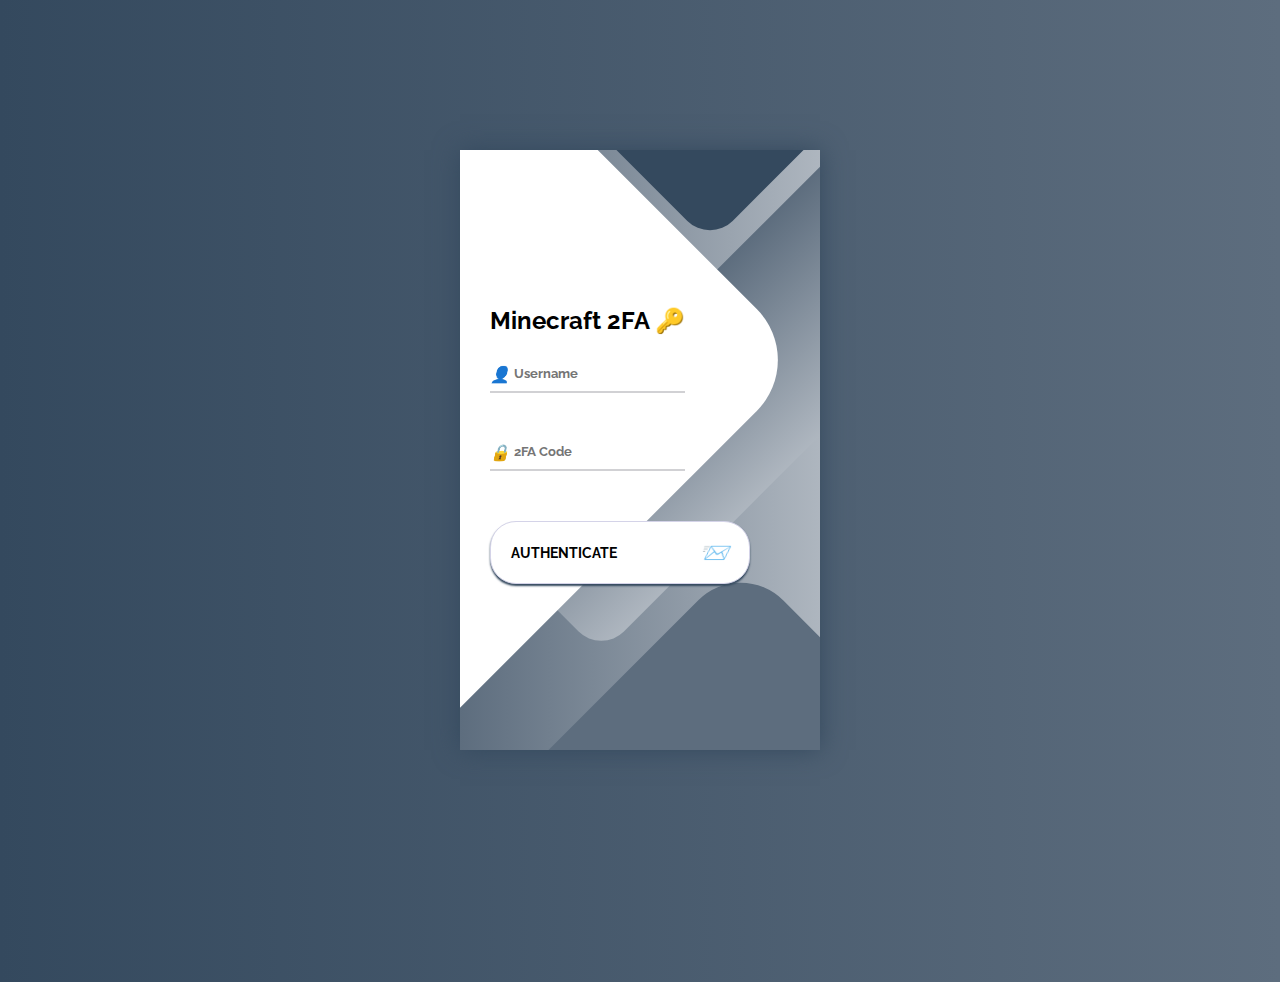
==== two-af/src/main/html/de/deminosa/index.html @ 9adc3a26 "Webinterface added" ====
<!DOCTYPE html>
<html lang="en">
<head>
    <meta charset="UTF-8">
    <meta http-equiv="X-UA-Compatible" content="IE=edge">
    <meta name="viewport" content="width=device-width, initial-scale=1.0">
    <link rel="stylesheet" href="style.css">
    <script src="script.js"></script>
    <title>Minecraft 2FA</title>
</head>
<body>
    <div class="container">
        <div class="screen">
            <div class="screen__content">
                <form class="login" name="loginForm" method="post">
                    <h2>Minecraft 2FA 🔑</h2>
                    <div class="login__field">
                        <i class="login__icon">👤</i>
                        <input type="text" class="login__input" placeholder="Username" name="username" id="username">
                    </div>
                    <div class="login__field">
                        <i class="login__icon">🔒</i>
                        <input type="text" class="login__input" placeholder="2FA Code" name="code" id="code">
                    </div>
                    <button class="button login__submit" onclick="login()">
                        <span class="button__text">Authenticate</span>
                        <i class="button__icon">📨</i>
                    </button>
                </form>
            </div>
            <div class="screen__background">
                <span class="screen__background__shape screen__background__shape4"></span>
                <span class="screen__background__shape screen__background__shape3"></span>		
                <span class="screen__background__shape screen__background__shape2"></span>
                <span class="screen__background__shape screen__background__shape1"></span>
            </div>		
        </div>
    </div>
</body>
</html>
---- two-af/src/main/html/de/deminosa/style.css ----
@import url("https://fonts.googleapis.com/css?family=Raleway:400,700");

* {
    box-sizing: border-box;
    margin: 0;
    padding: 0;
    font-family: Raleway, sans-serif;
}

body {
    background: linear-gradient(90deg, #34495E, #5D6D7E);
}

.container {
	display: flex;
	align-items: center;
	justify-content: center;
	min-height: 100vh;
}

.login {
	width: 320px;
	padding: 30px;
	padding-top: 156px;
}

.login__field {
	padding: 20px 0px;
	position: relative;
}

.login__icon {
	position: absolute;
	top: 30px;
	color: #7875b5;
}

.login__input {
	border: none;
	border-bottom: 2px solid #d1d1d4;
	background: none;
	padding: 10px;
	padding-left: 24px;
	font-weight: 700;
	width: 75%;
	transition: 0.2s;
}

.login__input:active,
.login__input:focus,
.login__input:hover {
	outline: none;
	border-bottom-color: #111111;
}

.login__submit {
	background: #fff;
	font-size: 14px;
	margin-top: 30px;
	padding: 16px 20px;
	border-radius: 26px;
	border: 1px solid #d4d3e8;
	text-transform: uppercase;
	font-weight: 700;
	display: flex;
	align-items: center;
	width: 100%;
	color: #000000;
	box-shadow: 0px 2px 2px #34495E;
	cursor: pointer;
	transition: 0.2s;
}

.login__submit:active,
.login__submit:focus,
.login__submit:hover {
	border-color: #6a679e;
	outline: none;
}

.button__icon {
	font-size: 24px;
	margin-left: auto;
	color: #7875b5;
}

.screen {
	background: linear-gradient(90deg, #5D6D7E, #AEB6BF);
	position: relative;
	height: 600px;
	width: 360px;
	box-shadow: 0px 0px 24px #34495E;
}

.screen__content {
	z-index: 1;
	position: relative;
	height: 100%;
}

.screen__background {
	position: absolute;
	top: 0;
	left: 0;
	right: 0;
	bottom: 0;
	z-index: 0;
	-webkit-clip-path: inset(0 0 0 0);
	clip-path: inset(0 0 0 0);
}

.screen__background__shape {
	transform: rotate(45deg);
	position: absolute;
}

.screen__background__shape1 {
	height: 520px;
	width: 520px;
	background: #fff;
	top: -50px;
	right: 120px;
	border-radius: 0 72px 0 0;
}

.screen__background__shape2 {
	height: 220px;
	width: 220px;
	background: #34495E;
	top: -172px;
	right: 0;
	border-radius: 32px;
}

.screen__background__shape3 {
	height: 540px;
	width: 190px;
	background: linear-gradient(270deg, #AEB6BF, #5D6D7E);
	top: -24px;
	right: 0;
	border-radius: 32px;
}

.screen__background__shape4 {
	height: 400px;
	width: 200px;
	background: #5D6D7E;
	top: 420px;
	right: 50px;
	border-radius: 60px;
}
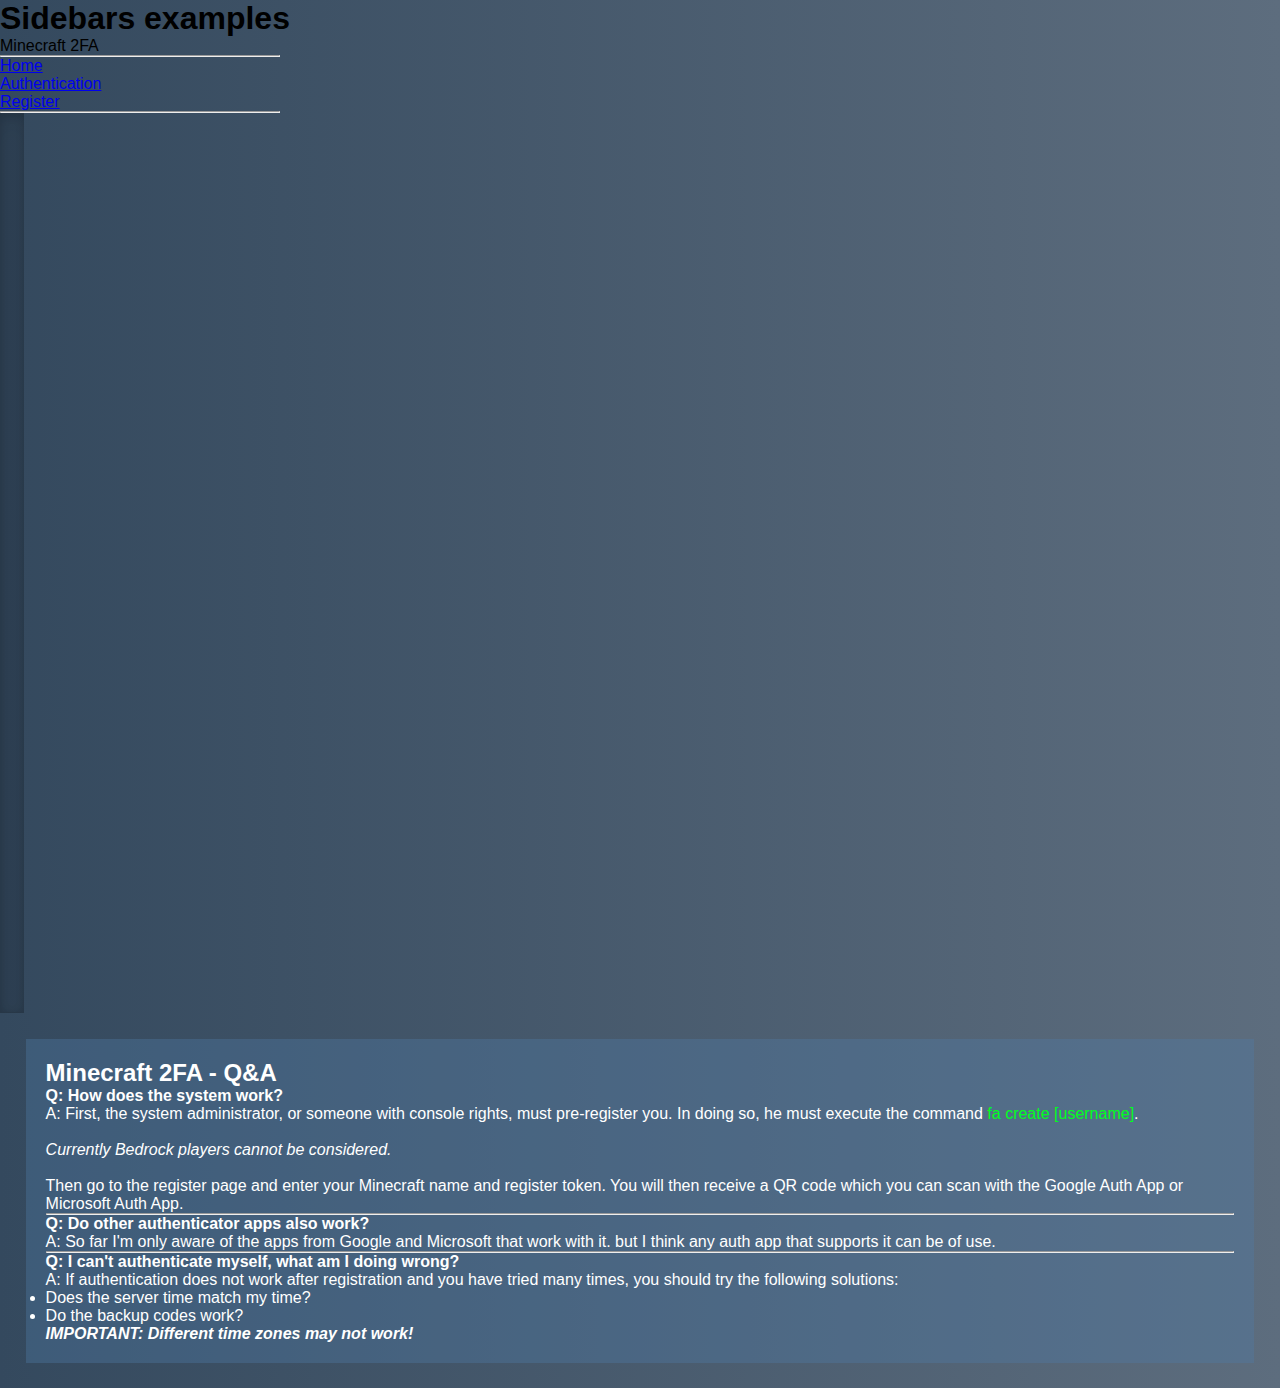
==== commit 8b946c9a: "New Web Design" ====
--- a/two-af/src/main/html/de/deminosa/index.html
+++ b/two-af/src/main/html/de/deminosa/index.html
@@ -1,40 +1,70 @@
 <!DOCTYPE html>
 <html lang="en">
+
 <head>
-    <meta charset="UTF-8">
-    <meta http-equiv="X-UA-Compatible" content="IE=edge">
-    <meta name="viewport" content="width=device-width, initial-scale=1.0">
-    <link rel="stylesheet" href="style.css">
-    <script src="script.js"></script>
-    <title>Minecraft 2FA</title>
+  <meta charset="UTF-8">
+  <meta http-equiv="X-UA-Compatible" content="IE=edge">
+  <meta name="viewport" content="width=device-width, initial-scale=1.0">
+  <link href="https://cdn.jsdelivr.net/npm/bootstrap@5.3.0-alpha1/dist/css/bootstrap.min.css" rel="stylesheet"
+    integrity="sha384-GLhlTQ8iRABdZLl6O3oVMWSktQOp6b7In1Zl3/Jr59b6EGGoI1aFkw7cmDA6j6gD" crossorigin="anonymous">
+  <link rel="stylesheet" href="index.css">
+  <title>2FA - Home</title>
 </head>
+
 <body>
-    <div class="container">
-        <div class="screen">
-            <div class="screen__content">
-                <form class="login" name="loginForm" method="post">
-                    <h2>Minecraft 2FA 🔑</h2>
-                    <div class="login__field">
-                        <i class="login__icon">👤</i>
-                        <input type="text" class="login__input" placeholder="Username" name="username" id="username">
-                    </div>
-                    <div class="login__field">
-                        <i class="login__icon">🔒</i>
-                        <input type="text" class="login__input" placeholder="2FA Code" name="code" id="code">
-                    </div>
-                    <button class="button login__submit" onclick="login()">
-                        <span class="button__text">Authenticate</span>
-                        <i class="button__icon">📨</i>
-                    </button>
-                </form>
-            </div>
-            <div class="screen__background">
-                <span class="screen__background__shape screen__background__shape4"></span>
-                <span class="screen__background__shape screen__background__shape3"></span>		
-                <span class="screen__background__shape screen__background__shape2"></span>
-                <span class="screen__background__shape screen__background__shape1"></span>
-            </div>		
+  <main class="d-flex flex-nowrap">
+    <h1 class="visually-hidden">Sidebars examples</h1>
+    <div class="d-flex flex-column flex-shrink-0 p-3 text-bg-dark" style="width: 280px;">
+      <span class="fs-4">Minecraft 2FA</span>
+      <hr>
+      <ul class="nav nav-pills flex-column mb-auto">
+        <li class="nav-item">
+          <a href="index.html" class="nav-link active">
+            Home
+          </a>
+        </li>
+        <li>
+          <a href="login.html" class="nav-link text-white">
+            Authentication
+          </a>
+        </li>
+        <li>
+          <a href="register.html" class="nav-link text-white">
+            Register
+          </a>
+        </li>
+      </ul>
+      <hr>
+    </div>
+    <div class="b-example-divider b-example-vr"></div>
+    <div class="content">
+      <div class="row g-5">
+        <div class="col-md-6 box">
+          <h2>Minecraft 2FA - Q&A</h2>
+          <b>Q: How does the system work?</b><br>
+          A: First, the system administrator, or someone with console rights, must pre-register you.
+          In doing so, he must execute the command <code>fa create [username]</code>. <br><br>
+          <i>Currently Bedrock players cannot be considered.</i><br><br>
+          Then go to the register page and enter your Minecraft name and register token.
+          You will then receive a QR code which you can scan with the Google Auth App or Microsoft Auth App.
+          <hr>
+          <b>Q: Do other authenticator apps also work?</b><br>
+          A: So far I'm only aware of the apps from Google and Microsoft that work with it. but I think any auth app
+          that supports it
+          can be of use.
+          <hr>
+          <b>Q: I can't authenticate myself, what am I doing wrong?</b><br>
+          A: If authentication does not work after registration and you have tried many times,
+          you should try the following solutions: <br>
+          <ul>
+            <li>Does the server time match my time?</li>
+            <li>Do the backup codes work?</li>
+          </ul>
+          <i><strong>IMPORTANT: Different time zones may not work!</strong></i>
         </div>
+      </div>
     </div>
+  </main>
 </body>
+
 </html>--- a/two-af/src/main/html/de/deminosa/index.css
+++ b/two-af/src/main/html/de/deminosa/index.css
@@ -0,0 +1,116 @@
+* {
+    box-sizing: border-box;
+    margin: 0;
+    padding: 0;
+    font-family: Raleway, sans-serif;
+}
+
+body {
+    background: linear-gradient(90deg, #34495E, #5D6D7E);
+}
+
+.bd-placeholder-img {
+    font-size: 1.125rem;
+    text-anchor: middle;
+    -webkit-user-select: none;
+    -moz-user-select: none;
+    user-select: none;
+}
+
+@media (min-width: 768px) {
+    .bd-placeholder-img-lg {
+        font-size: 3.5rem;
+    }
+}
+
+.b-example-divider {
+    height: 3rem;
+    background-color: rgba(0, 0, 0, .1);
+    border: solid rgba(0, 0, 0, .15);
+    border-width: 1px 0;
+    box-shadow: inset 0 .5em 1.5em rgba(0, 0, 0, .1), inset 0 .125em .5em rgba(0, 0, 0, .15);
+}
+
+.b-example-vr {
+    flex-shrink: 0;
+    width: 1.5rem;
+    height: 100vh;
+}
+
+.bi {
+    vertical-align: -.125em;
+    fill: currentColor;
+}
+
+.nav-scroller {
+    position: relative;
+    z-index: 2;
+    height: 2.75rem;
+    overflow-y: hidden;
+}
+
+.nav-scroller .nav {
+    display: flex;
+    flex-wrap: nowrap;
+    padding-bottom: 1rem;
+    margin-top: -1px;
+    overflow-x: auto;
+    text-align: center;
+    white-space: nowrap;
+    -webkit-overflow-scrolling: touch;
+}
+
+.content {
+    margin: 1%;
+    padding: 1%;
+}
+
+.box {
+    padding: 20px;
+    box-sizing: content-box;
+    background-color: #4f7ba85d;
+    color: white;
+}
+
+.center {
+    background-color: aliceblue;
+    border-radius: 20px;
+    margin-left: auto;
+    margin-right: auto;
+    padding-top: 1em;
+    width: 60em;
+    height: 30em;
+}
+
+code {
+    color: #00ff1e
+}
+
+.red {
+	padding: 20px;
+	background-color: #f44336; /* Red */
+	color: white;
+	margin-bottom: 15px;
+}
+
+.green {
+	padding: 20px;
+	background-color: #36f43f; /* green */
+	color: white;
+	margin-bottom: 15px;
+}
+  
+.closebtn {
+	margin-left: 15px;
+	color: white;
+	font-weight: bold;
+	float: right;
+	font-size: 22px;
+	line-height: 20px;
+	cursor: pointer;
+	transition: 0.3s;
+}
+  
+.closebtn:hover {
+	color: black;
+}